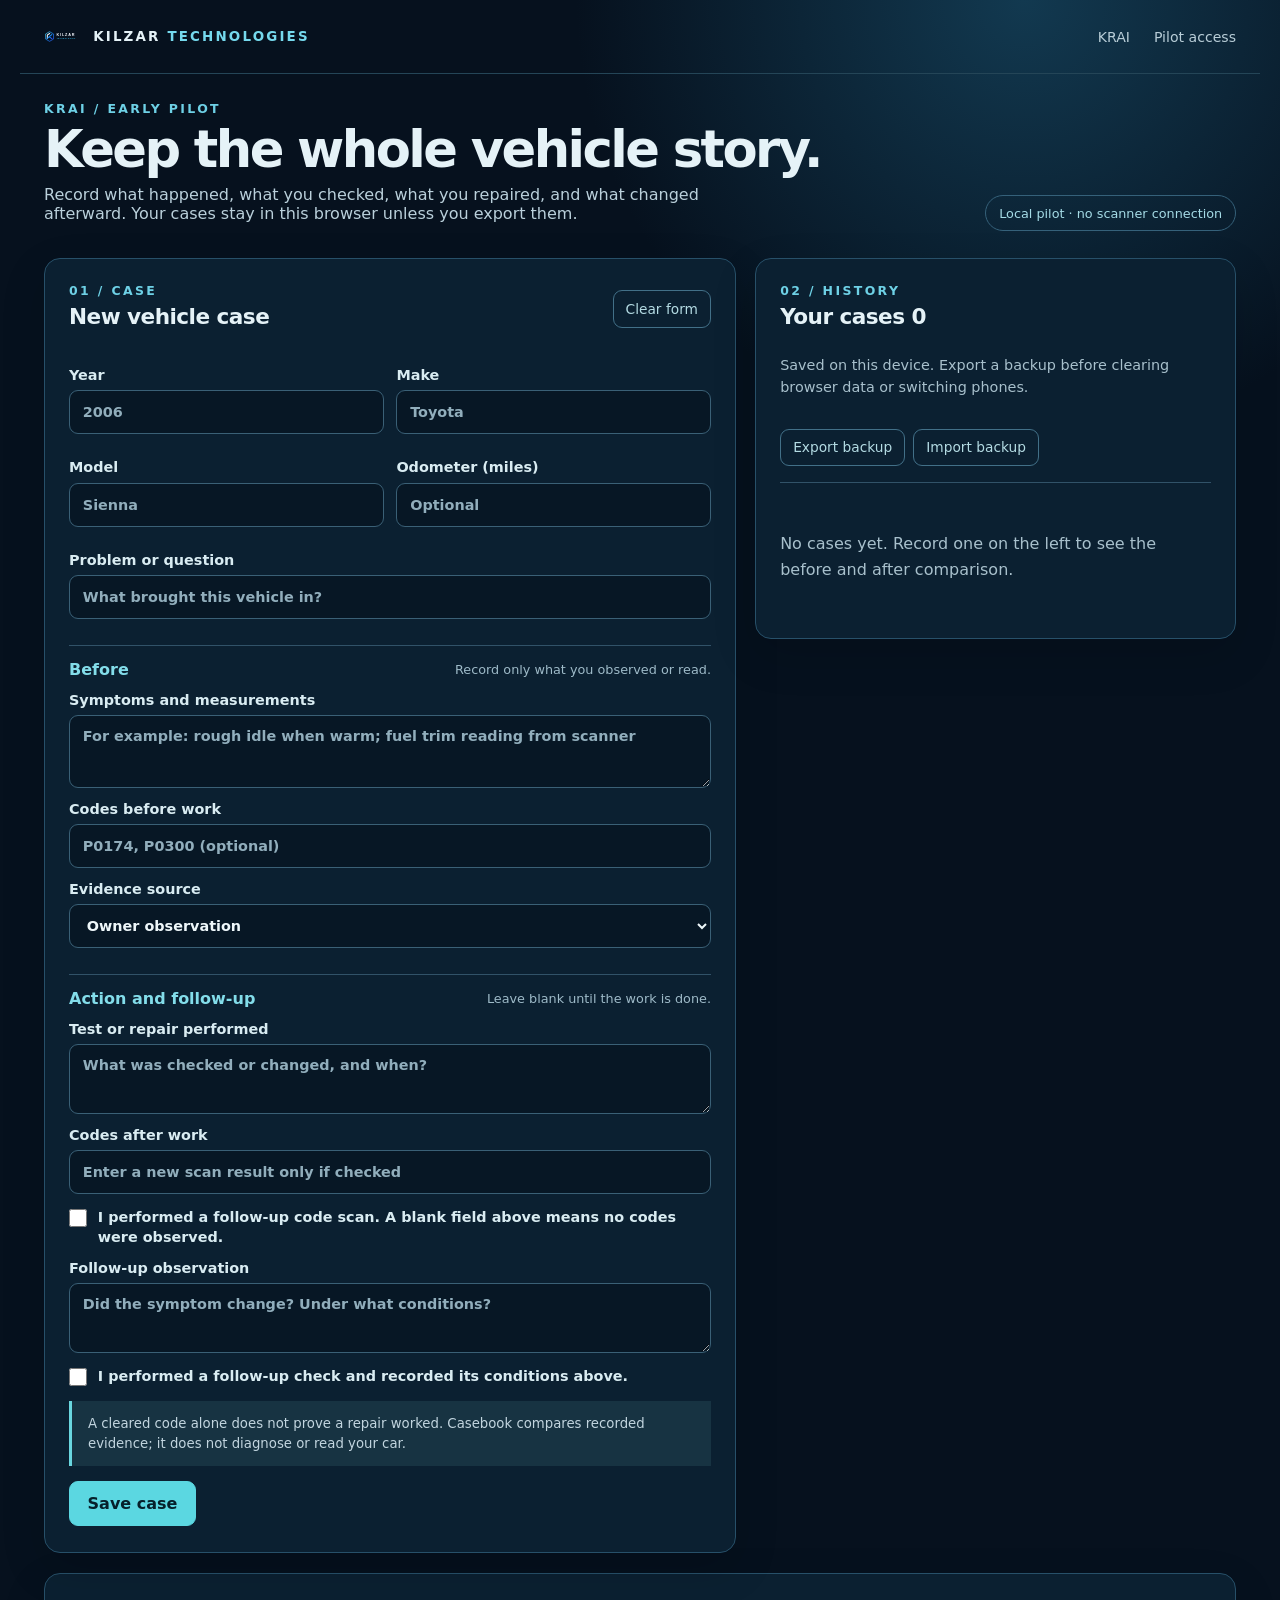
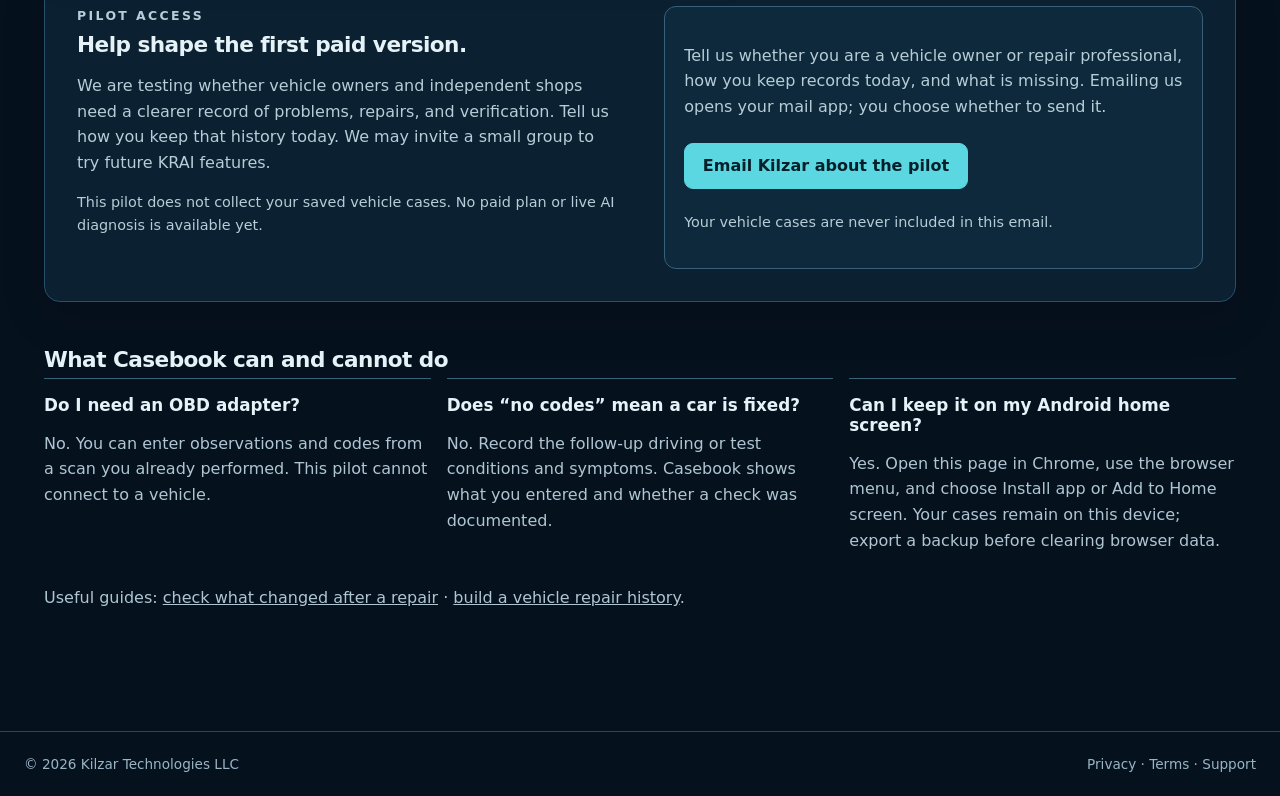
==== casebook/index.html @ 42f8f65a "Explain Android home screen installation" ====
<!doctype html>
<html lang="en">
<head>
  <meta charset="utf-8">
  <meta name="viewport" content="width=device-width,initial-scale=1">
  <meta name="theme-color" content="#061624">
  <meta name="description" content="KRAI Casebook pilot: keep vehicle symptoms, scan evidence, repairs, and follow-up checks in one private record.">
  <meta name="robots" content="index,follow">
  <link rel="canonical" href="https://kilzartech.com/casebook/">
  <link rel="icon" href="../assets/favicon.svg">
  <link rel="manifest" href="manifest.webmanifest">
  <link rel="stylesheet" href="casebook.css">
  <title>KRAI Casebook Pilot | Kilzar Technologies</title>
</head>
<body>
  <a class="skip" href="#workspace">Skip to Casebook</a>
  <header class="top"><a class="brand" href="../"><img src="../assets/logo.svg" alt="" width="38" height="38"><span>KILZAR <b>TECHNOLOGIES</b></span></a><nav><a href="../#krai">KRAI</a><a href="#pilot">Pilot access</a></nav></header>
  <main id="workspace">
    <div class="intro"><div><p class="eyebrow">KRAI / EARLY PILOT</p><h1>Keep the whole vehicle story.</h1><p>Record what happened, what you checked, what you repaired, and what changed afterward. Your cases stay in this browser unless you export them.</p></div><span class="stage">Local pilot · no scanner connection</span></div>
    <div class="layout">
      <section class="panel editor" aria-labelledby="editor-title">
        <div class="panel-head"><div><p class="eyebrow">01 / CASE</p><h2 id="editor-title">New vehicle case</h2></div><button type="button" id="new-case" class="quiet">Clear form</button></div>
        <form id="case-form">
          <div class="fields two"><label>Year<input name="year" inputmode="numeric" maxlength="4" placeholder="2006" required></label><label>Make<input name="make" placeholder="Toyota" required></label></div>
          <div class="fields two"><label>Model<input name="model" placeholder="Sienna" required></label><label>Odometer (miles)<input name="mileage" type="number" min="0" step="1" placeholder="Optional"></label></div>
          <label>Problem or question<input name="concern" maxlength="180" placeholder="What brought this vehicle in?" required></label>
          <div class="divider"><span>Before</span><small>Record only what you observed or read.</small></div>
          <label>Symptoms and measurements<textarea name="beforeNote" rows="3" placeholder="For example: rough idle when warm; fuel trim reading from scanner"></textarea></label>
          <label>Codes before work<input name="beforeCodes" placeholder="P0174, P0300 (optional)"></label>
          <label>Evidence source<select name="source"><option value="Owner observation">Owner observation</option><option value="Scan tool reading">Scan tool reading</option><option value="Technician observation">Technician observation</option><option value="Service record">Service record</option></select></label>
          <div class="divider"><span>Action and follow-up</span><small>Leave blank until the work is done.</small></div>
          <label>Test or repair performed<textarea name="action" rows="2" placeholder="What was checked or changed, and when?"></textarea></label>
          <label>Codes after work<input name="afterCodes" placeholder="Enter a new scan result only if checked"></label>
          <label class="check"><input type="checkbox" name="afterScan"><span>I performed a follow-up code scan. A blank field above means no codes were observed.</span></label>
          <label>Follow-up observation<textarea name="afterNote" rows="2" placeholder="Did the symptom change? Under what conditions?"></textarea></label>
          <label class="check"><input type="checkbox" name="verified"><span>I performed a follow-up check and recorded its conditions above.</span></label>
          <p class="guard">A cleared code alone does not prove a repair worked. Casebook compares recorded evidence; it does not diagnose or read your car.</p>
          <div class="form-actions"><button class="primary" type="submit">Save case</button><span id="save-status" role="status" aria-live="polite"></span></div>
        </form>
      </section>
      <aside class="panel history" aria-labelledby="history-title"><div class="panel-head"><div><p class="eyebrow">02 / HISTORY</p><h2 id="history-title">Your cases <span id="count">0</span></h2></div></div>
        <p class="muted">Saved on this device. Export a backup before clearing browser data or switching phones.</p><div class="toolbar"><button id="export-all" type="button" class="quiet">Export backup</button><button id="import-open" type="button" class="quiet">Import backup</button><input id="import-file" type="file" accept="application/json" hidden></div>
        <div id="case-list" class="case-list"><p class="empty">No cases yet. Record one on the left to see the before and after comparison.</p></div>
      </aside>
    </div>
    <section id="pilot" class="pilot panel"><div><p class="eyebrow">PILOT ACCESS</p><h2>Help shape the first paid version.</h2><p>We are testing whether vehicle owners and independent shops need a clearer record of problems, repairs, and verification. Tell us how you keep that history today. We may invite a small group to try future KRAI features.</p><p class="muted">This pilot does not collect your saved vehicle cases. No paid plan or live AI diagnosis is available yet.</p></div>
      <div class="pilot-contact"><p>Tell us whether you are a vehicle owner or repair professional, how you keep records today, and what is missing. Emailing us opens your mail app; you choose whether to send it.</p><a class="primary" href="mailto:ahmad.kilzar@gmail.com?subject=KRAI%20Casebook%20pilot&amp;body=I%20am%20a%20vehicle%20owner%20or%20repair%20professional.%0AHere%20is%20what%20I%20need%20from%20Casebook%3A%0A">Email Kilzar about the pilot</a><p class="muted">Your vehicle cases are never included in this email.</p></div>
    </section>
    <section class="faq"><h2>What Casebook can and cannot do</h2><div><article><h3>Do I need an OBD adapter?</h3><p>No. You can enter observations and codes from a scan you already performed. This pilot cannot connect to a vehicle.</p></article><article><h3>Does “no codes” mean a car is fixed?</h3><p>No. Record the follow-up driving or test conditions and symptoms. Casebook shows what you entered and whether a check was documented.</p></article><article><h3>Can I keep it on my Android home screen?</h3><p>Yes. Open this page in Chrome, use the browser menu, and choose Install app or Add to Home screen. Your cases remain on this device; export a backup before clearing browser data.</p></article></div><p>Useful guides: <a href="after-repair-check.html">check what changed after a repair</a> · <a href="repair-history.html">build a vehicle repair history</a>.</p></section>
  </main>
  <footer><span>© 2026 Kilzar Technologies LLC</span><span><a href="../privacy.html">Privacy</a> · <a href="../terms.html">Terms</a> · <a href="mailto:info@kilzartech.com?subject=KRAI%20Casebook%20support">Support</a></span></footer>
  <script src="casebook.js" defer></script>
</body></html>
---- casebook/casebook.css ----
:root{font-family:Inter,ui-sans-serif,system-ui,-apple-system,Segoe UI,sans-serif;color:#e5f2f7;background:#06111e;font-size:16px}
*{box-sizing:border-box}html{scroll-behavior:smooth}body{margin:0;background:radial-gradient(circle at 80% 0%,#123950 0%,transparent 28rem),#06111e}[hidden]{display:none!important}
button,input,textarea,select{font:inherit}a{color:inherit}button{cursor:pointer}.skip{position:absolute;left:-9999px}.skip:focus{left:1rem;top:1rem;z-index:5;background:#fff;color:#06111e;padding:.6rem}
.top{display:flex;justify-content:space-between;align-items:center;gap:1rem;max-width:1240px;margin:auto;padding:1.1rem 1.5rem;border-bottom:1px solid #244557}
.brand{display:flex;align-items:center;gap:.7rem;text-decoration:none;letter-spacing:.16em;font-weight:800;font-size:.84rem}.brand img{object-fit:contain}.brand b{color:#75d9ed}.top nav{display:flex;gap:1.5rem}.top nav a{font-size:.88rem;text-decoration:none;color:#b8cdd7}.top nav a:hover,footer a:hover{color:#76ddec}
main{max-width:1240px;padding:1.7rem 1.5rem 4rem;margin:auto}.intro{display:flex;justify-content:space-between;align-items:end;gap:2rem;margin:0 0 1.7rem}.intro h1{font-size:clamp(2rem,4vw,3.5rem);line-height:1.08;letter-spacing:-.05em;margin:.35rem 0}.intro p:not(.eyebrow){color:#bad0db;max-width:42rem;margin:.5rem 0}.eyebrow{color:#6ed1e6;letter-spacing:.19em;font-size:.78rem;font-weight:800;margin:0}.stage{font-size:.8rem;border:1px solid #35617a;color:#a5dbe6;padding:.6rem .8rem;border-radius:30px;white-space:nowrap}
.layout{display:grid;grid-template-columns:minmax(0,1.18fr) minmax(300px,.82fr);gap:1.2rem;align-items:start}.panel{background:#0b2031;border:1px solid #275069;border-radius:16px;box-shadow:0 16px 45px #0002;padding:1.5rem}.panel-head{display:flex;justify-content:space-between;align-items:center;gap:1rem;margin-bottom:1.2rem}h2{font-size:1.35rem;letter-spacing:-.025em;margin:.35rem 0}h3{font-size:1.05rem;margin:0 0 .4rem}.muted{color:#a8c0cc;font-size:.9rem;line-height:1.55}.fields{display:grid;gap:.8rem}.fields.two{grid-template-columns:1fr 1fr}label{display:block;font-size:.9rem;font-weight:650;margin:.8rem 0;color:#d9ecf2}
input:not([type=checkbox]),textarea,select{display:block;width:100%;margin-top:.45rem;padding:.72rem .8rem;background:#071725;border:1px solid #3a6076;border-radius:9px;color:#eef7fa;outline:none;min-height:44px}textarea{resize:vertical;min-height:70px}input:focus,textarea:focus,select:focus{border-color:#74d8ed;box-shadow:0 0 0 2px #74d8ed30}input::placeholder,textarea::placeholder{color:#91aebc}
.divider{margin:1.6rem 0 .3rem;padding-top:.9rem;border-top:1px solid #315268;display:flex;justify-content:space-between;gap:1rem;align-items:center}.divider span{font-weight:800;color:#83ddea}.divider small{font-size:.8rem;color:#9ebac8}.check{display:flex;align-items:flex-start;gap:.7rem;line-height:1.4}.check input{accent-color:#4de0cf;width:1.1rem;height:1.1rem;flex:none;margin:.12rem 0}.guard{padding:.8rem 1rem;background:#173342;border-left:3px solid #69d6df;font-size:.83rem;color:#c2d5df;line-height:1.5}.form-actions{display:flex;align-items:center;gap:1rem;min-height:3rem}.primary{background:#5bd7e1;border:1px solid #5bd7e1;color:#06202b;font-weight:800;padding:.76rem 1.1rem;border-radius:9px}.primary:hover{background:#8debf0}.quiet{background:transparent;color:#b4dbe3;border:1px solid #427088;border-radius:9px;padding:.6rem .75rem;font-size:.86rem}.quiet:hover{border-color:#75d9ed;color:#fff}#save-status{font-size:.85rem;color:#8ce2c5}
.toolbar{display:flex;gap:.5rem;flex-wrap:wrap;padding:1rem 0;border-bottom:1px solid #315268}.empty{color:#a8c0cc;line-height:1.6;padding:1rem 0}.case-list{display:grid;gap:.75rem;padding-top:1rem}.case-item{border:1px solid #315c70;background:#0e283a;border-radius:11px;padding:1rem}.case-item h3{margin:.2rem 0}.case-item p{font-size:.88rem;margin:.4rem 0;color:#c2d5df}.case-item .meta{font-size:.76rem;color:#88bdcf}.case-item .chips{display:flex;gap:.4rem;flex-wrap:wrap;margin:.65rem 0}.chip{font-size:.73rem;padding:.25rem .5rem;border:1px solid #44718a;border-radius:20px;color:#b9d8e3}.chip.pending{border-color:#a88950;color:#f2d3a2}.case-actions{display:flex;gap:.5rem;flex-wrap:wrap;margin-top:.8rem}.comparison{border-top:1px solid #345367;margin-top:.8rem;padding-top:.8rem}.comparison ul{margin:.4rem 0;padding-left:1.2rem;color:#bed5df;font-size:.86rem}.comparison strong{color:#a6e9e8}
.pilot{display:grid;grid-template-columns:1fr 1fr;gap:3rem;margin-top:1.3rem;padding:2rem}.pilot p{max-width:40rem;line-height:1.6;color:#b7cdd7}.pilot-contact{background:#0d293b;padding:1.2rem;border:1px solid #37617a;border-radius:12px;align-self:start}.pilot-contact .primary{display:inline-block;text-decoration:none;margin:.5rem 0}.faq{padding:2.5rem 0}.faq>div{display:grid;grid-template-columns:repeat(3,1fr);gap:1rem}.faq article{border-top:1px solid #396377;padding-top:1rem}.faq p{color:#afc6d2;line-height:1.6}
footer{border-top:1px solid #29485c;padding:1.5rem max(1.5rem,calc((100vw - 1240px)/2));display:flex;justify-content:space-between;gap:1rem;font-size:.85rem;color:#99b5c4}footer a{text-decoration:none}
.article{max-width:840px}.article h1{font-size:clamp(2rem,4vw,3.3rem);line-height:1.1;letter-spacing:-.04em;margin:.7rem 0}.article .lead{font-size:1.2rem;color:#c6dce6;line-height:1.6}.article section{margin:2rem 0}.article section:not(.panel) p,.article li{line-height:1.75;color:#c4d7e1}.article li{margin:.6rem 0}.article .cta .primary{display:inline-block;text-decoration:none;margin-top:.6rem}.article .panel h2{margin-top:0}
@media(max-width:850px){.intro{align-items:start;flex-direction:column}.layout,.pilot{grid-template-columns:1fr}.faq>div{grid-template-columns:1fr}.history{order:2}}
@media(max-width:520px){main{padding:1.2rem .85rem 2rem}.top{padding:1rem}.brand b{display:none}.top nav{gap:.8rem}.panel{padding:1rem}.fields.two{grid-template-columns:1fr}.divider{align-items:start;flex-direction:column;gap:.2rem}.pilot{padding:1rem;gap:1rem}footer{flex-direction:column}}
@media print{body{background:#fff;color:#111}.top,.intro,.editor,.pilot,.faq,footer,.toolbar,.history>.panel-head,.history>.muted,.case-actions,.empty{display:none!important}main{padding:0}.layout,.history{display:block;border:0;box-shadow:none;padding:0}.case-item{border:0;border-bottom:1px solid #aaa;break-inside:avoid;background:#fff;color:#111}body.print-one .case-item:not(.selected){display:none}.case-item p,.comparison ul,.comparison strong,.case-item .meta{color:#111}.chip{color:#111;border-color:#888}}
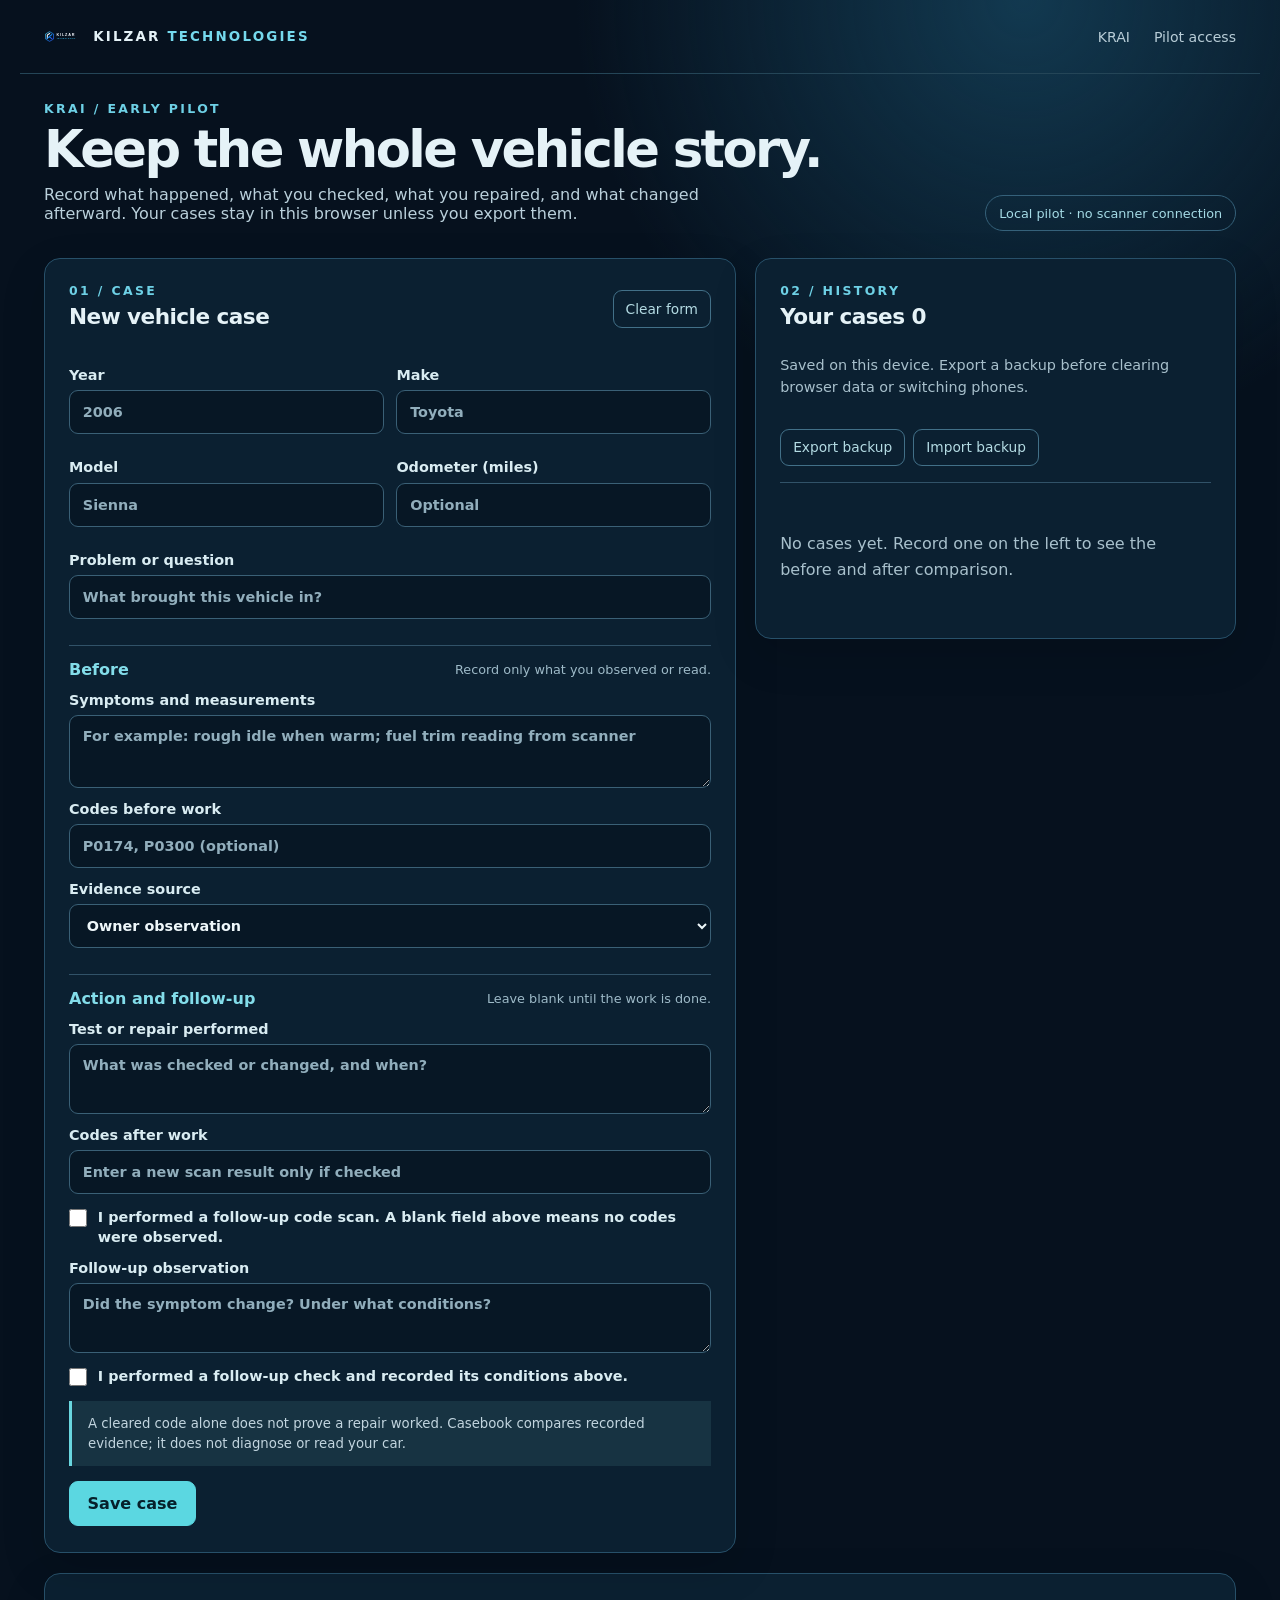
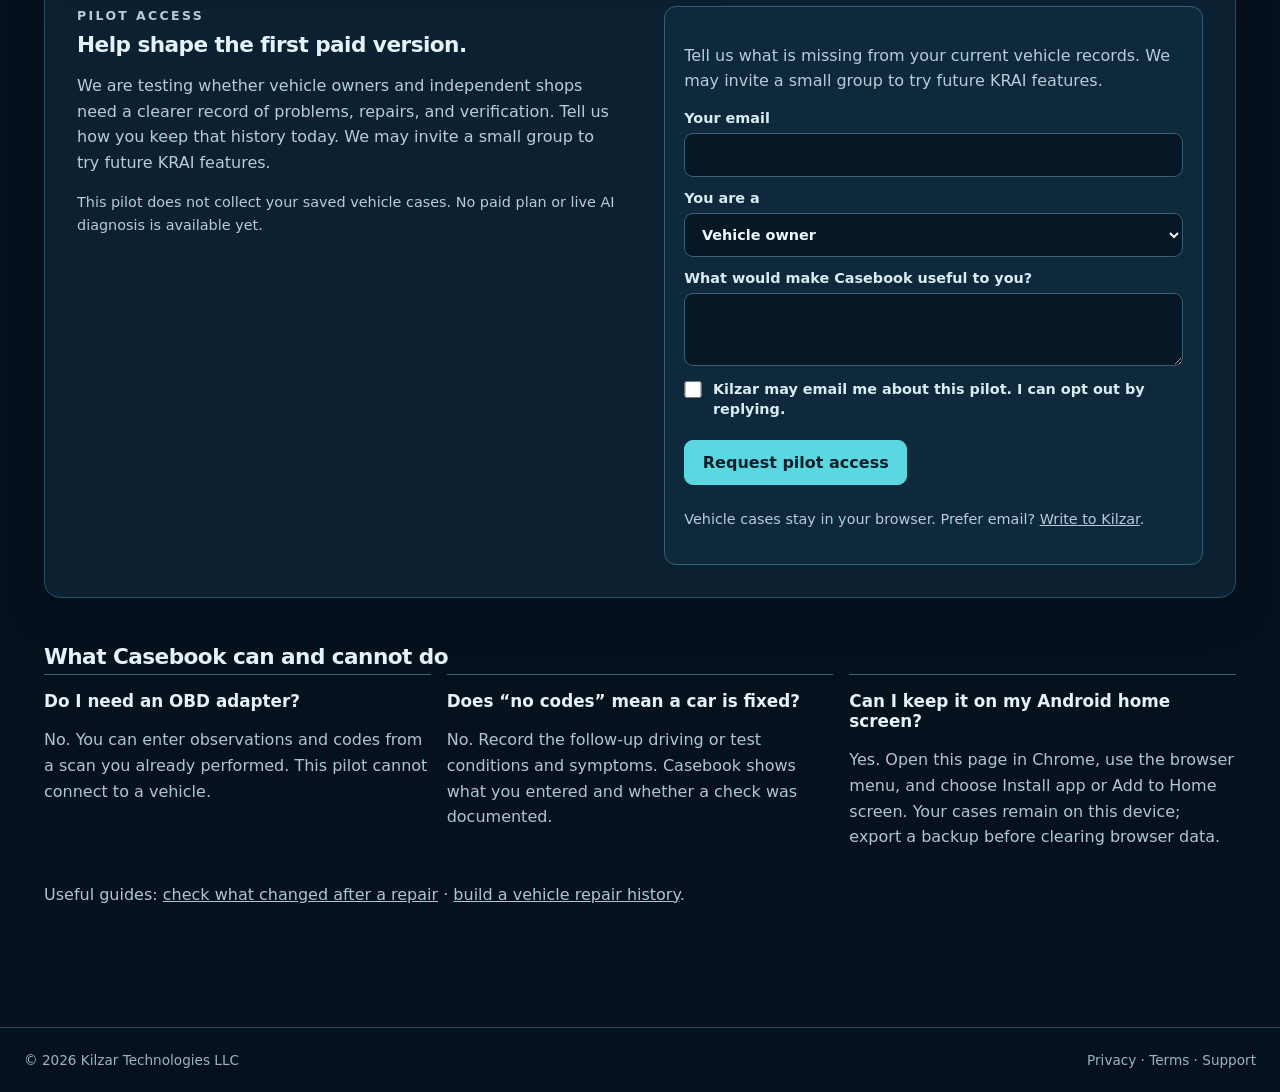
==== commit 02ed264c: "Enable verified Casebook pilot submissions" ====
--- a/casebook/index.html
+++ b/casebook/index.html
@@ -44,7 +44,7 @@
       </aside>
     </div>
     <section id="pilot" class="pilot panel"><div><p class="eyebrow">PILOT ACCESS</p><h2>Help shape the first paid version.</h2><p>We are testing whether vehicle owners and independent shops need a clearer record of problems, repairs, and verification. Tell us how you keep that history today. We may invite a small group to try future KRAI features.</p><p class="muted">This pilot does not collect your saved vehicle cases. No paid plan or live AI diagnosis is available yet.</p></div>
-      <div class="pilot-contact"><p>Tell us whether you are a vehicle owner or repair professional, how you keep records today, and what is missing. Emailing us opens your mail app; you choose whether to send it.</p><a class="primary" href="mailto:ahmad.kilzar@gmail.com?subject=KRAI%20Casebook%20pilot&amp;body=I%20am%20a%20vehicle%20owner%20or%20repair%20professional.%0AHere%20is%20what%20I%20need%20from%20Casebook%3A%0A">Email Kilzar about the pilot</a><p class="muted">Your vehicle cases are never included in this email.</p></div>
+      <form class="pilot-contact" name="casebook-pilot" method="POST" action="/casebook/thanks.html" data-netlify="true" netlify-honeypot="bot-field"><input type="hidden" name="form-name" value="casebook-pilot"><p hidden><label>Leave empty<input name="bot-field"></label></p><p>Tell us what is missing from your current vehicle records. We may invite a small group to try future KRAI features.</p><label>Your email<input name="email" type="email" autocomplete="email" required></label><label>You are a<select name="role"><option value="Vehicle owner">Vehicle owner</option><option value="DIY enthusiast">DIY enthusiast</option><option value="Independent repair professional">Independent repair professional</option></select></label><label>What would make Casebook useful to you?<textarea name="need" rows="3" maxlength="1000" required></textarea></label><label class="check"><input name="contact-consent" type="checkbox" value="yes" required><span>Kilzar may email me about this pilot. I can opt out by replying.</span></label><button type="submit" class="primary">Request pilot access</button><p class="muted">Vehicle cases stay in your browser. Prefer email? <a href="mailto:ahmad.kilzar@gmail.com?subject=KRAI%20Casebook%20pilot">Write to Kilzar</a>.</p></form>
     </section>
     <section class="faq"><h2>What Casebook can and cannot do</h2><div><article><h3>Do I need an OBD adapter?</h3><p>No. You can enter observations and codes from a scan you already performed. This pilot cannot connect to a vehicle.</p></article><article><h3>Does “no codes” mean a car is fixed?</h3><p>No. Record the follow-up driving or test conditions and symptoms. Casebook shows what you entered and whether a check was documented.</p></article><article><h3>Can I keep it on my Android home screen?</h3><p>Yes. Open this page in Chrome, use the browser menu, and choose Install app or Add to Home screen. Your cases remain on this device; export a backup before clearing browser data.</p></article></div><p>Useful guides: <a href="after-repair-check.html">check what changed after a repair</a> · <a href="repair-history.html">build a vehicle repair history</a>.</p></section>
   </main>
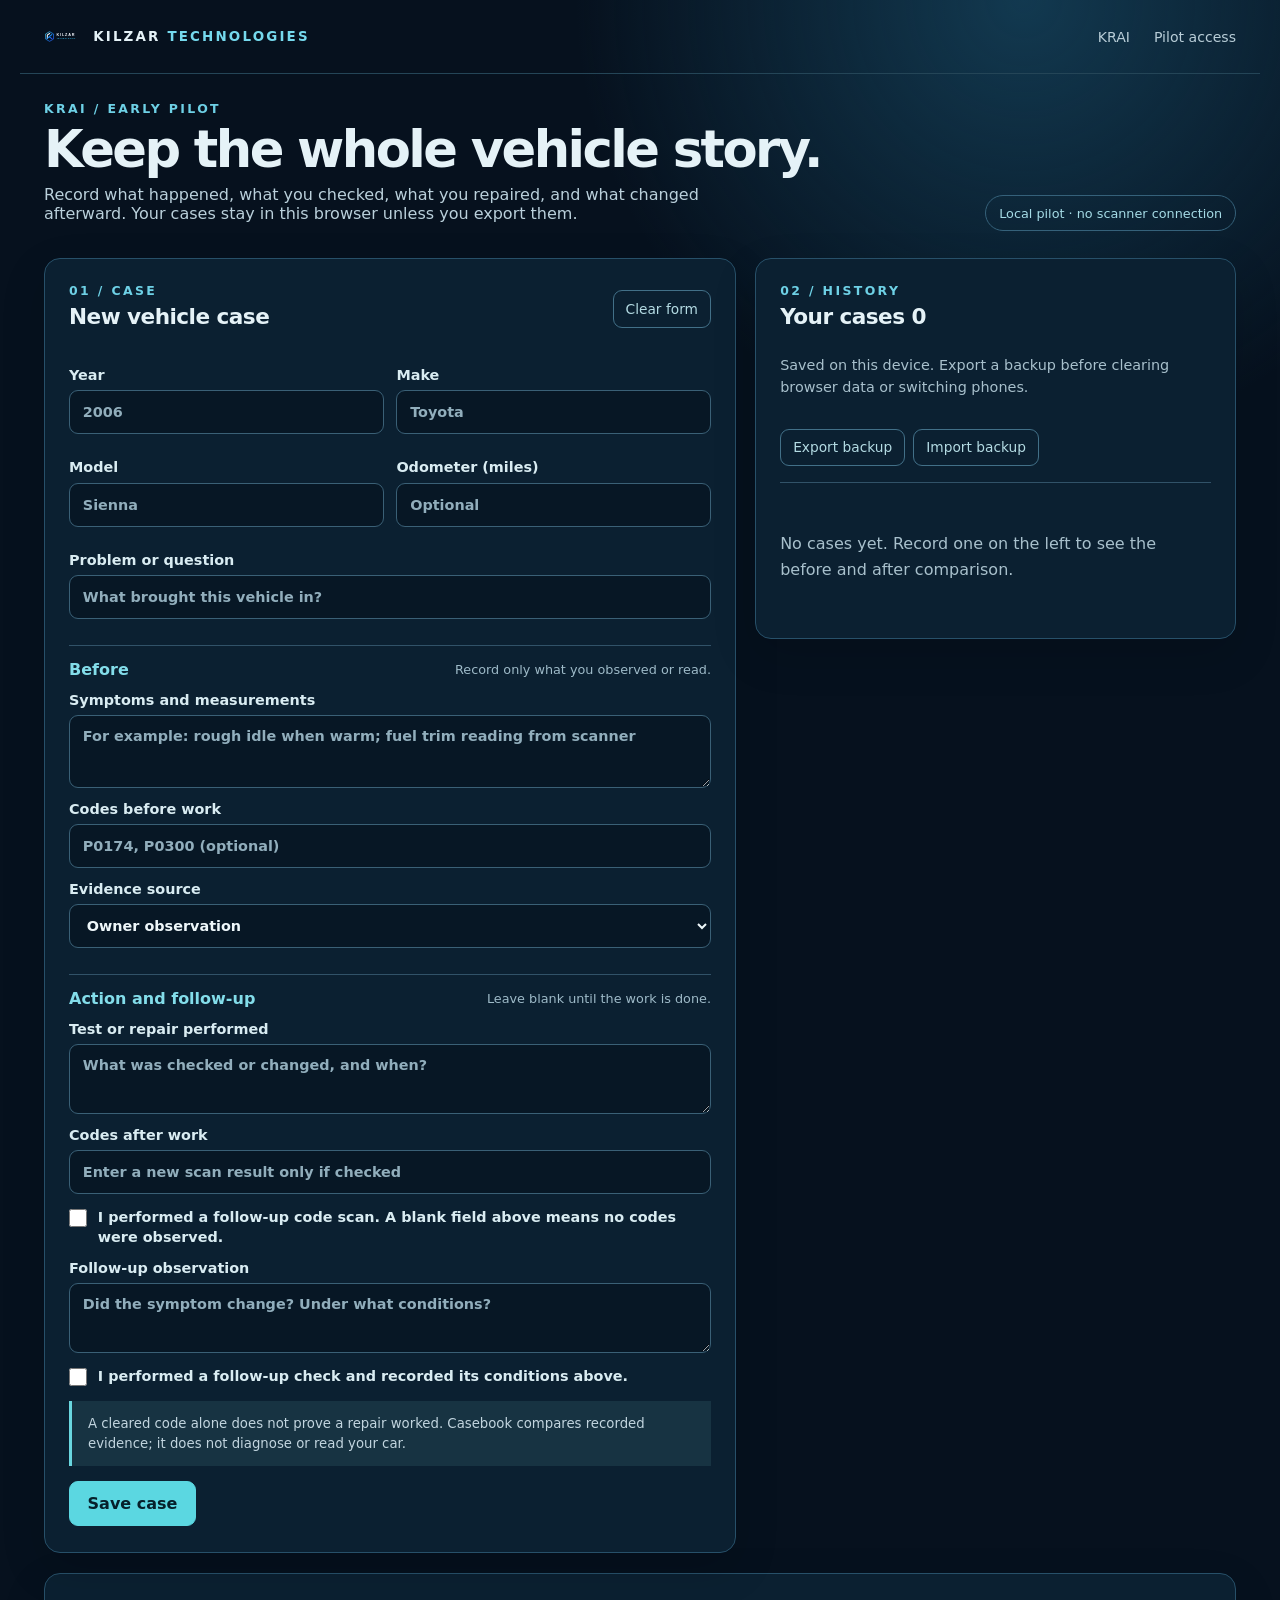
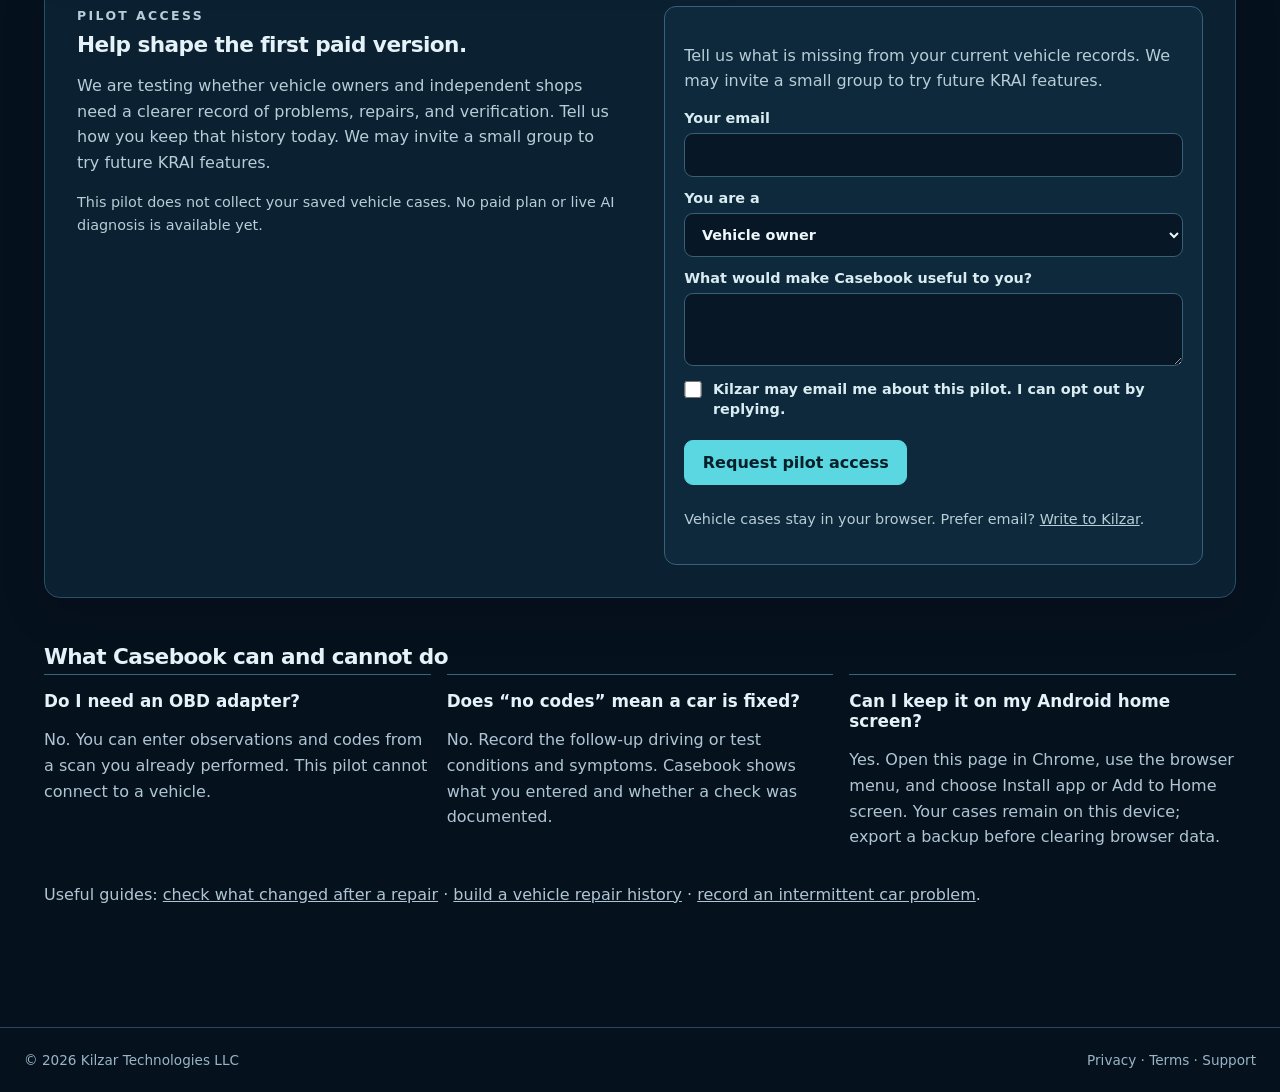
==== commit 14586c10: "add-intermittent-problem-guide" ====
--- a/casebook/index.html
+++ b/casebook/index.html
@@ -46,7 +46,7 @@
     <section id="pilot" class="pilot panel"><div><p class="eyebrow">PILOT ACCESS</p><h2>Help shape the first paid version.</h2><p>We are testing whether vehicle owners and independent shops need a clearer record of problems, repairs, and verification. Tell us how you keep that history today. We may invite a small group to try future KRAI features.</p><p class="muted">This pilot does not collect your saved vehicle cases. No paid plan or live AI diagnosis is available yet.</p></div>
       <form class="pilot-contact" name="casebook-pilot" method="POST" action="/casebook/thanks.html" data-netlify="true" netlify-honeypot="bot-field"><input type="hidden" name="form-name" value="casebook-pilot"><p hidden><label>Leave empty<input name="bot-field"></label></p><p>Tell us what is missing from your current vehicle records. We may invite a small group to try future KRAI features.</p><label>Your email<input name="email" type="email" autocomplete="email" required></label><label>You are a<select name="role"><option value="Vehicle owner">Vehicle owner</option><option value="DIY enthusiast">DIY enthusiast</option><option value="Independent repair professional">Independent repair professional</option></select></label><label>What would make Casebook useful to you?<textarea name="need" rows="3" maxlength="1000" required></textarea></label><label class="check"><input name="contact-consent" type="checkbox" value="yes" required><span>Kilzar may email me about this pilot. I can opt out by replying.</span></label><button type="submit" class="primary">Request pilot access</button><p class="muted">Vehicle cases stay in your browser. Prefer email? <a href="mailto:ahmad.kilzar@gmail.com?subject=KRAI%20Casebook%20pilot">Write to Kilzar</a>.</p></form>
     </section>
-    <section class="faq"><h2>What Casebook can and cannot do</h2><div><article><h3>Do I need an OBD adapter?</h3><p>No. You can enter observations and codes from a scan you already performed. This pilot cannot connect to a vehicle.</p></article><article><h3>Does “no codes” mean a car is fixed?</h3><p>No. Record the follow-up driving or test conditions and symptoms. Casebook shows what you entered and whether a check was documented.</p></article><article><h3>Can I keep it on my Android home screen?</h3><p>Yes. Open this page in Chrome, use the browser menu, and choose Install app or Add to Home screen. Your cases remain on this device; export a backup before clearing browser data.</p></article></div><p>Useful guides: <a href="after-repair-check.html">check what changed after a repair</a> · <a href="repair-history.html">build a vehicle repair history</a>.</p></section>
+    <section class="faq"><h2>What Casebook can and cannot do</h2><div><article><h3>Do I need an OBD adapter?</h3><p>No. You can enter observations and codes from a scan you already performed. This pilot cannot connect to a vehicle.</p></article><article><h3>Does “no codes” mean a car is fixed?</h3><p>No. Record the follow-up driving or test conditions and symptoms. Casebook shows what you entered and whether a check was documented.</p></article><article><h3>Can I keep it on my Android home screen?</h3><p>Yes. Open this page in Chrome, use the browser menu, and choose Install app or Add to Home screen. Your cases remain on this device; export a backup before clearing browser data.</p></article></div><p>Useful guides: <a href="after-repair-check.html">check what changed after a repair</a> · <a href="repair-history.html">build a vehicle repair history</a> · <a href="intermittent-car-problem.html">record an intermittent car problem</a>.</p></section>
   </main>
   <footer><span>© 2026 Kilzar Technologies LLC</span><span><a href="../privacy.html">Privacy</a> · <a href="../terms.html">Terms</a> · <a href="mailto:info@kilzartech.com?subject=KRAI%20Casebook%20support">Support</a></span></footer>
   <script src="casebook.js" defer></script>
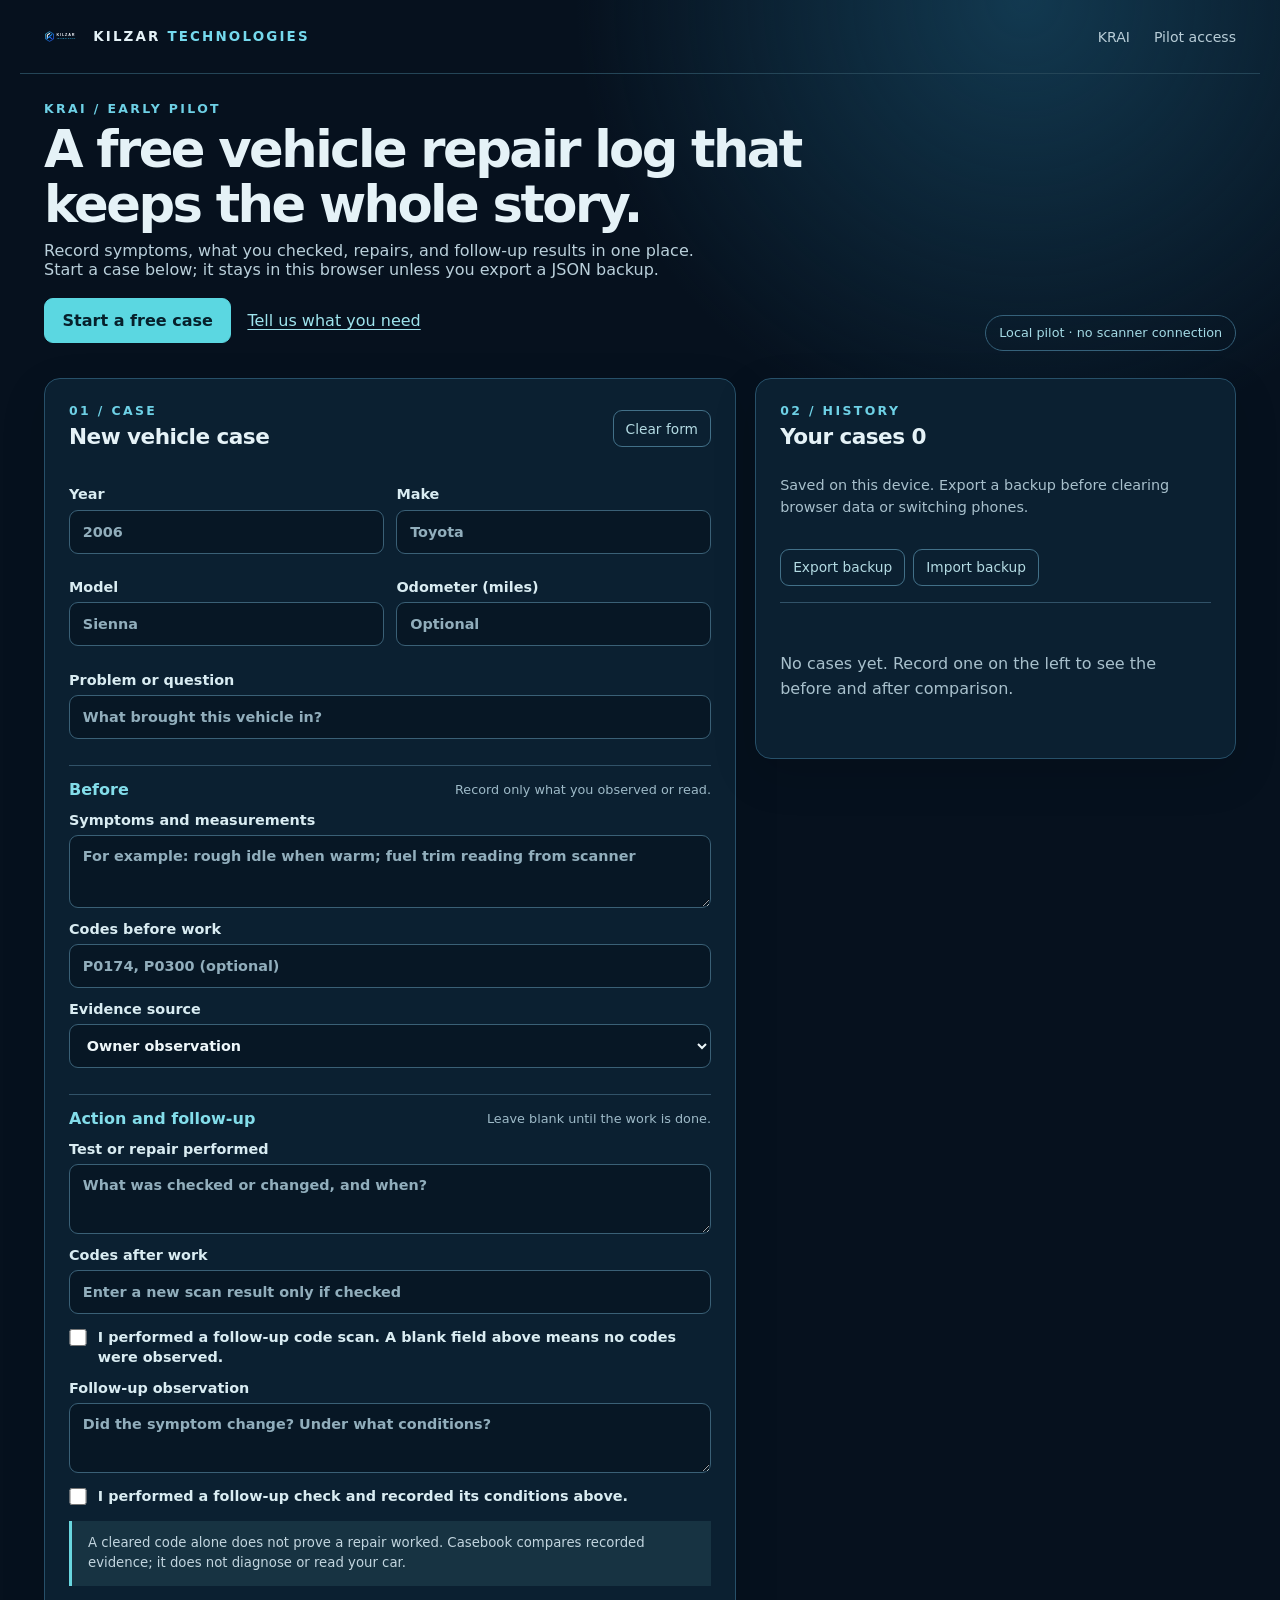
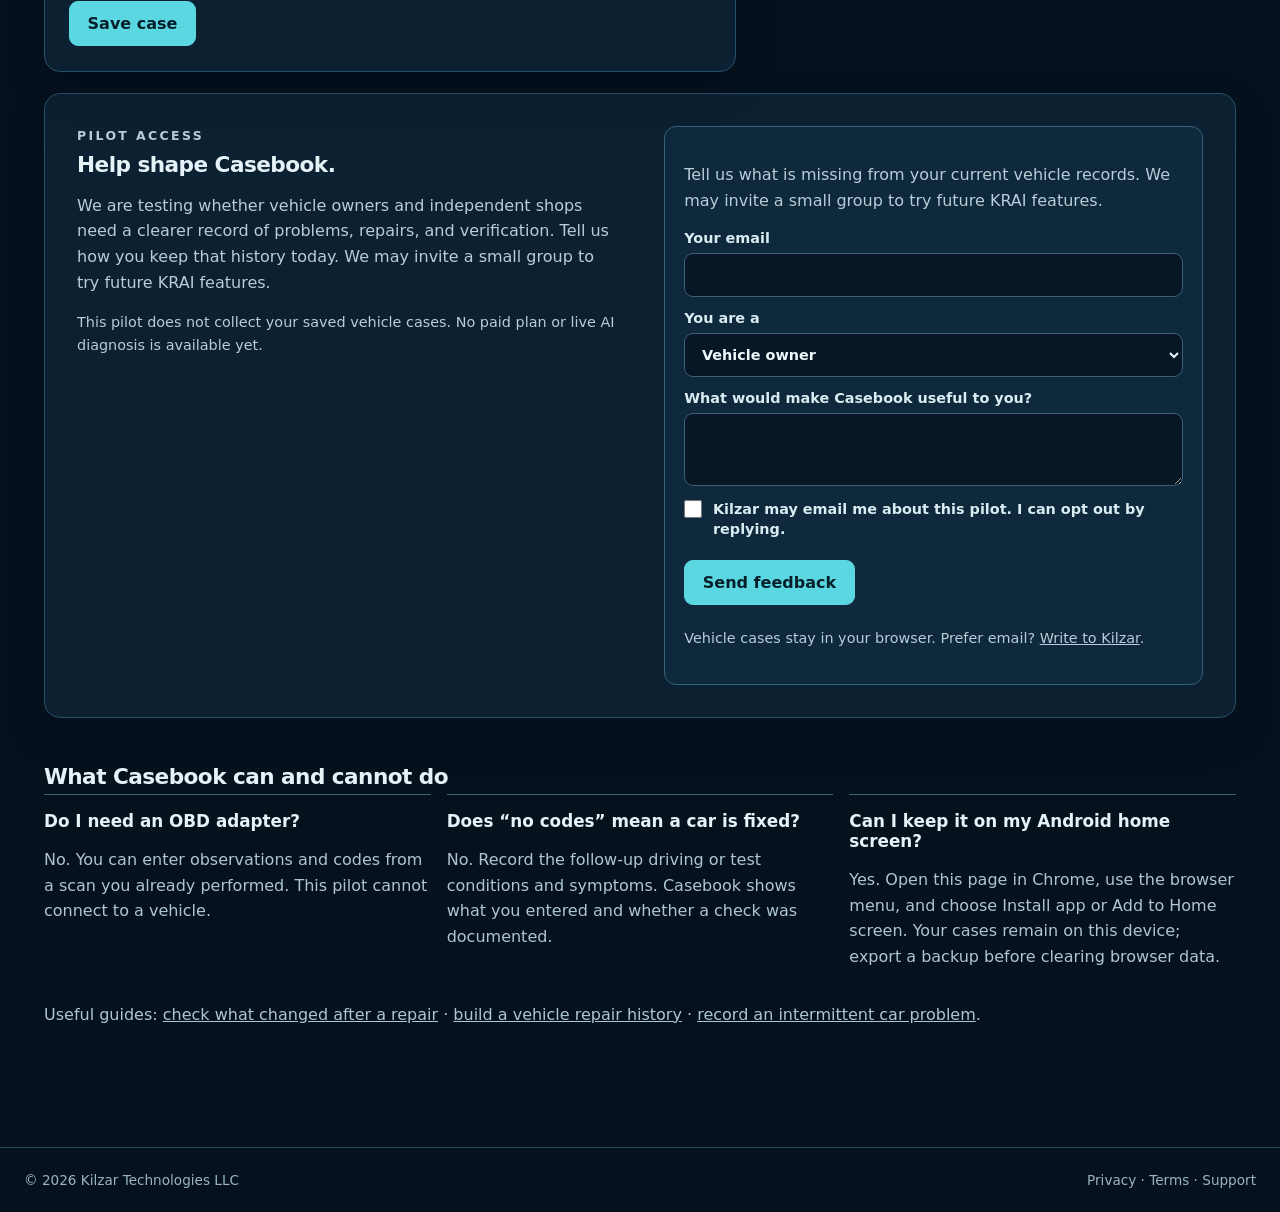
==== commit 74f94fda: "clarify-casebook-free-pilot" ====
--- a/casebook/index.html
+++ b/casebook/index.html
@@ -4,19 +4,25 @@
   <meta charset="utf-8">
   <meta name="viewport" content="width=device-width,initial-scale=1">
   <meta name="theme-color" content="#061624">
-  <meta name="description" content="KRAI Casebook pilot: keep vehicle symptoms, scan evidence, repairs, and follow-up checks in one private record.">
+  <meta name="description" content="Free vehicle repair log for owners and independent shops. Record symptoms, work performed, and follow-up checks in your browser; export a JSON backup. No OBD connection.">
+  <meta property="og:type" content="website">
+  <meta property="og:url" content="https://kilzartech.com/casebook/">
+  <meta property="og:title" content="KRAI Casebook | Free Vehicle Repair Log">
+  <meta property="og:description" content="Keep a clear before-and-after vehicle record in your browser. Free pilot, manual entry, JSON backup.">
+  <meta property="og:image" content="https://kilzartech.com/assets/social-preview.jpg">
+  <meta name="twitter:card" content="summary_large_image">
   <meta name="robots" content="index,follow">
   <link rel="canonical" href="https://kilzartech.com/casebook/">
   <link rel="icon" href="../assets/favicon.svg">
   <link rel="manifest" href="manifest.webmanifest">
   <link rel="stylesheet" href="casebook.css">
-  <title>KRAI Casebook Pilot | Kilzar Technologies</title>
+  <title>Free Vehicle Repair Log | KRAI Casebook by Kilzar</title>
 </head>
 <body>
   <a class="skip" href="#workspace">Skip to Casebook</a>
   <header class="top"><a class="brand" href="../"><img src="../assets/logo.svg" alt="" width="38" height="38"><span>KILZAR <b>TECHNOLOGIES</b></span></a><nav><a href="../#krai">KRAI</a><a href="#pilot">Pilot access</a></nav></header>
   <main id="workspace">
-    <div class="intro"><div><p class="eyebrow">KRAI / EARLY PILOT</p><h1>Keep the whole vehicle story.</h1><p>Record what happened, what you checked, what you repaired, and what changed afterward. Your cases stay in this browser unless you export them.</p></div><span class="stage">Local pilot · no scanner connection</span></div>
+    <div class="intro"><div><p class="eyebrow">KRAI / EARLY PILOT</p><h1>A free vehicle repair log that keeps the whole story.</h1><p>Record symptoms, what you checked, repairs, and follow-up results in one place. Start a case below; it stays in this browser unless you export a JSON backup.</p><p class="intro-actions"><a class="primary" href="#editor-title">Start a free case</a><a href="#pilot">Tell us what you need</a></p></div><span class="stage">Local pilot · no scanner connection</span></div>
     <div class="layout">
       <section class="panel editor" aria-labelledby="editor-title">
         <div class="panel-head"><div><p class="eyebrow">01 / CASE</p><h2 id="editor-title">New vehicle case</h2></div><button type="button" id="new-case" class="quiet">Clear form</button></div>
@@ -43,8 +49,8 @@
         <div id="case-list" class="case-list"><p class="empty">No cases yet. Record one on the left to see the before and after comparison.</p></div>
       </aside>
     </div>
-    <section id="pilot" class="pilot panel"><div><p class="eyebrow">PILOT ACCESS</p><h2>Help shape the first paid version.</h2><p>We are testing whether vehicle owners and independent shops need a clearer record of problems, repairs, and verification. Tell us how you keep that history today. We may invite a small group to try future KRAI features.</p><p class="muted">This pilot does not collect your saved vehicle cases. No paid plan or live AI diagnosis is available yet.</p></div>
-      <form class="pilot-contact" name="casebook-pilot" method="POST" action="/casebook/thanks.html" data-netlify="true" netlify-honeypot="bot-field"><input type="hidden" name="form-name" value="casebook-pilot"><p hidden><label>Leave empty<input name="bot-field"></label></p><p>Tell us what is missing from your current vehicle records. We may invite a small group to try future KRAI features.</p><label>Your email<input name="email" type="email" autocomplete="email" required></label><label>You are a<select name="role"><option value="Vehicle owner">Vehicle owner</option><option value="DIY enthusiast">DIY enthusiast</option><option value="Independent repair professional">Independent repair professional</option></select></label><label>What would make Casebook useful to you?<textarea name="need" rows="3" maxlength="1000" required></textarea></label><label class="check"><input name="contact-consent" type="checkbox" value="yes" required><span>Kilzar may email me about this pilot. I can opt out by replying.</span></label><button type="submit" class="primary">Request pilot access</button><p class="muted">Vehicle cases stay in your browser. Prefer email? <a href="mailto:ahmad.kilzar@gmail.com?subject=KRAI%20Casebook%20pilot">Write to Kilzar</a>.</p></form>
+    <section id="pilot" class="pilot panel"><div><p class="eyebrow">PILOT ACCESS</p><h2>Help shape Casebook.</h2><p>We are testing whether vehicle owners and independent shops need a clearer record of problems, repairs, and verification. Tell us how you keep that history today. We may invite a small group to try future KRAI features.</p><p class="muted">This pilot does not collect your saved vehicle cases. No paid plan or live AI diagnosis is available yet.</p></div>
+      <form class="pilot-contact" name="casebook-pilot" method="POST" action="/casebook/thanks.html" data-netlify="true" netlify-honeypot="bot-field"><input type="hidden" name="form-name" value="casebook-pilot"><input type="hidden" name="referral_source" value="direct"><p hidden><label>Leave empty<input name="bot-field"></label></p><p>Tell us what is missing from your current vehicle records. We may invite a small group to try future KRAI features.</p><label>Your email<input name="email" type="email" autocomplete="email" required></label><label>You are a<select name="role"><option value="Vehicle owner">Vehicle owner</option><option value="DIY enthusiast">DIY enthusiast</option><option value="Independent repair professional">Independent repair professional</option></select></label><label>What would make Casebook useful to you?<textarea name="need" rows="3" maxlength="1000" required></textarea></label><label class="check"><input name="contact-consent" type="checkbox" value="yes" required><span>Kilzar may email me about this pilot. I can opt out by replying.</span></label><button type="submit" class="primary">Send feedback</button><p class="muted">Vehicle cases stay in your browser. Prefer email? <a href="mailto:ahmad.kilzar@gmail.com?subject=KRAI%20Casebook%20pilot">Write to Kilzar</a>.</p></form>
     </section>
     <section class="faq"><h2>What Casebook can and cannot do</h2><div><article><h3>Do I need an OBD adapter?</h3><p>No. You can enter observations and codes from a scan you already performed. This pilot cannot connect to a vehicle.</p></article><article><h3>Does “no codes” mean a car is fixed?</h3><p>No. Record the follow-up driving or test conditions and symptoms. Casebook shows what you entered and whether a check was documented.</p></article><article><h3>Can I keep it on my Android home screen?</h3><p>Yes. Open this page in Chrome, use the browser menu, and choose Install app or Add to Home screen. Your cases remain on this device; export a backup before clearing browser data.</p></article></div><p>Useful guides: <a href="after-repair-check.html">check what changed after a repair</a> · <a href="repair-history.html">build a vehicle repair history</a> · <a href="intermittent-car-problem.html">record an intermittent car problem</a>.</p></section>
   </main>
--- a/casebook/casebook.css
+++ b/casebook/casebook.css
@@ -4,6 +4,7 @@
 .top{display:flex;justify-content:space-between;align-items:center;gap:1rem;max-width:1240px;margin:auto;padding:1.1rem 1.5rem;border-bottom:1px solid #244557}
 .brand{display:flex;align-items:center;gap:.7rem;text-decoration:none;letter-spacing:.16em;font-weight:800;font-size:.84rem}.brand img{object-fit:contain}.brand b{color:#75d9ed}.top nav{display:flex;gap:1.5rem}.top nav a{font-size:.88rem;text-decoration:none;color:#b8cdd7}.top nav a:hover,footer a:hover{color:#76ddec}
 main{max-width:1240px;padding:1.7rem 1.5rem 4rem;margin:auto}.intro{display:flex;justify-content:space-between;align-items:end;gap:2rem;margin:0 0 1.7rem}.intro h1{font-size:clamp(2rem,4vw,3.5rem);line-height:1.08;letter-spacing:-.05em;margin:.35rem 0}.intro p:not(.eyebrow){color:#bad0db;max-width:42rem;margin:.5rem 0}.eyebrow{color:#6ed1e6;letter-spacing:.19em;font-size:.78rem;font-weight:800;margin:0}.stage{font-size:.8rem;border:1px solid #35617a;color:#a5dbe6;padding:.6rem .8rem;border-radius:30px;white-space:nowrap}
+.intro-actions{display:flex;align-items:center;gap:1rem;flex-wrap:wrap;margin-top:1.2rem!important}.intro-actions .primary{display:inline-block;text-decoration:none}.intro-actions>a:not(.primary){color:#9fe4ed;text-underline-offset:.2em}
 .layout{display:grid;grid-template-columns:minmax(0,1.18fr) minmax(300px,.82fr);gap:1.2rem;align-items:start}.panel{background:#0b2031;border:1px solid #275069;border-radius:16px;box-shadow:0 16px 45px #0002;padding:1.5rem}.panel-head{display:flex;justify-content:space-between;align-items:center;gap:1rem;margin-bottom:1.2rem}h2{font-size:1.35rem;letter-spacing:-.025em;margin:.35rem 0}h3{font-size:1.05rem;margin:0 0 .4rem}.muted{color:#a8c0cc;font-size:.9rem;line-height:1.55}.fields{display:grid;gap:.8rem}.fields.two{grid-template-columns:1fr 1fr}label{display:block;font-size:.9rem;font-weight:650;margin:.8rem 0;color:#d9ecf2}
 input:not([type=checkbox]),textarea,select{display:block;width:100%;margin-top:.45rem;padding:.72rem .8rem;background:#071725;border:1px solid #3a6076;border-radius:9px;color:#eef7fa;outline:none;min-height:44px}textarea{resize:vertical;min-height:70px}input:focus,textarea:focus,select:focus{border-color:#74d8ed;box-shadow:0 0 0 2px #74d8ed30}input::placeholder,textarea::placeholder{color:#91aebc}
 .divider{margin:1.6rem 0 .3rem;padding-top:.9rem;border-top:1px solid #315268;display:flex;justify-content:space-between;gap:1rem;align-items:center}.divider span{font-weight:800;color:#83ddea}.divider small{font-size:.8rem;color:#9ebac8}.check{display:flex;align-items:flex-start;gap:.7rem;line-height:1.4}.check input{accent-color:#4de0cf;width:1.1rem;height:1.1rem;flex:none;margin:.12rem 0}.guard{padding:.8rem 1rem;background:#173342;border-left:3px solid #69d6df;font-size:.83rem;color:#c2d5df;line-height:1.5}.form-actions{display:flex;align-items:center;gap:1rem;min-height:3rem}.primary{background:#5bd7e1;border:1px solid #5bd7e1;color:#06202b;font-weight:800;padding:.76rem 1.1rem;border-radius:9px}.primary:hover{background:#8debf0}.quiet{background:transparent;color:#b4dbe3;border:1px solid #427088;border-radius:9px;padding:.6rem .75rem;font-size:.86rem}.quiet:hover{border-color:#75d9ed;color:#fff}#save-status{font-size:.85rem;color:#8ce2c5}
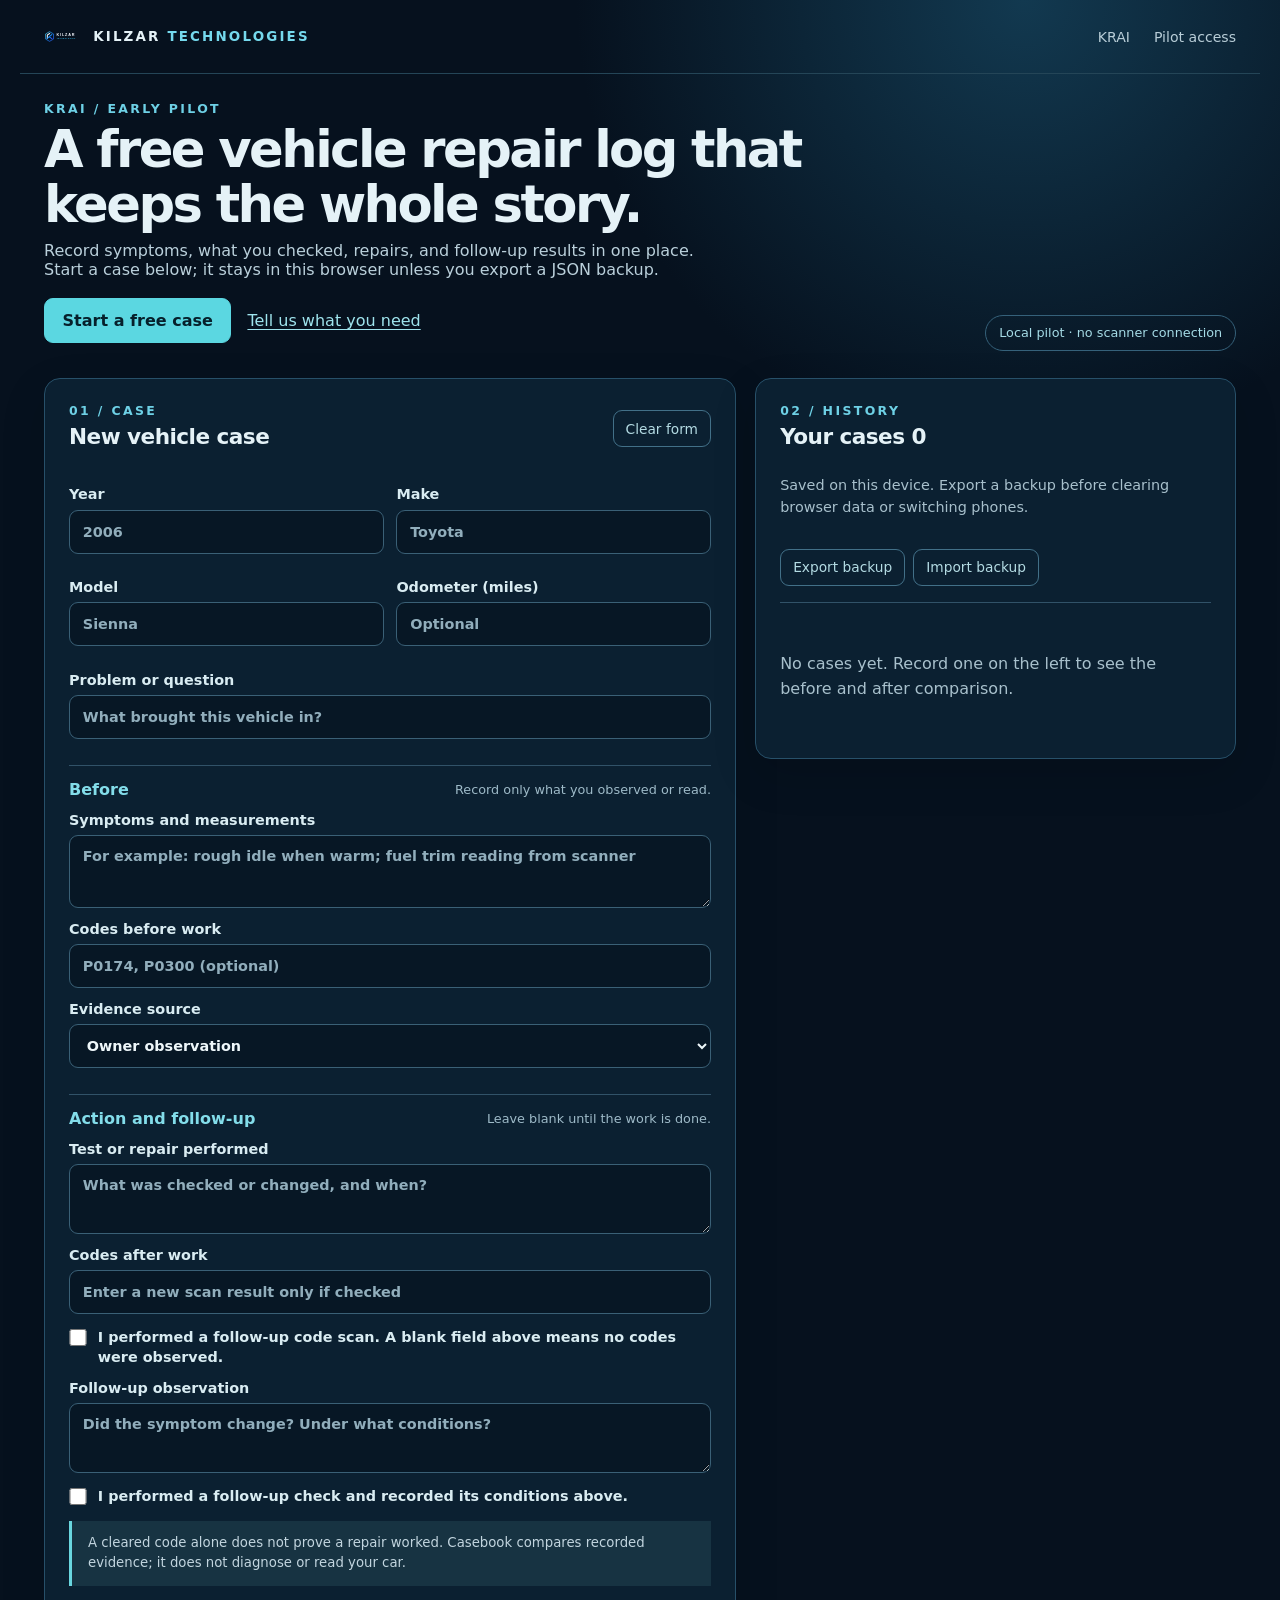
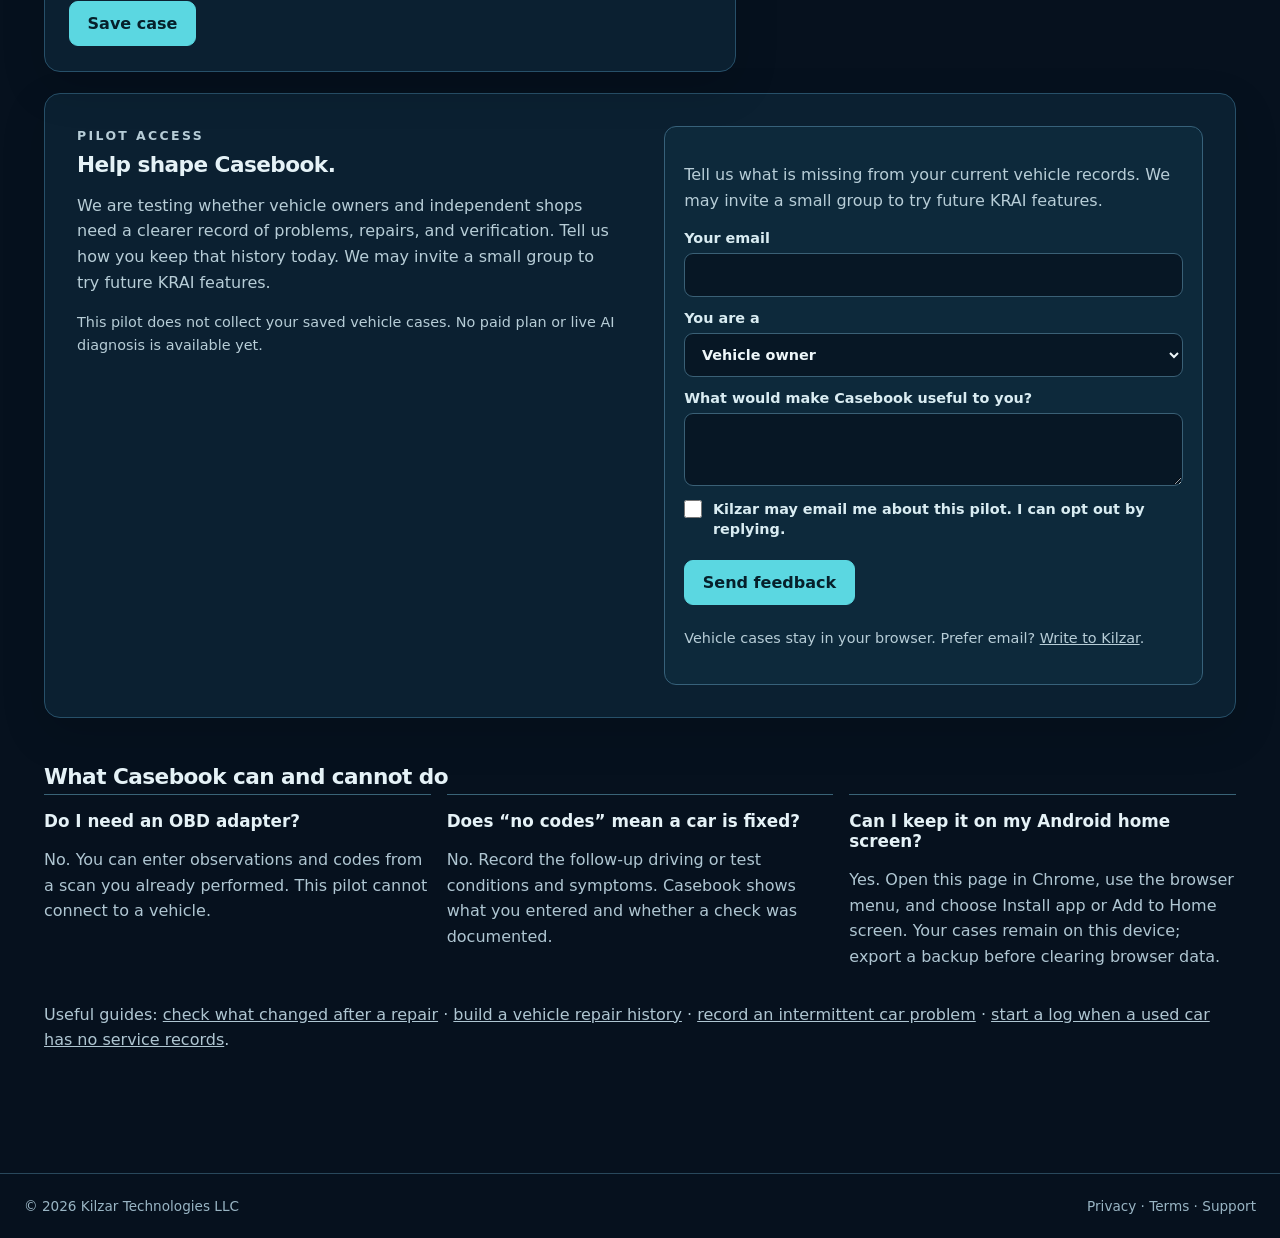
==== commit b69917f9: "Add used-car no-records Casebook guide" ====
--- a/casebook/index.html
+++ b/casebook/index.html
@@ -52,7 +52,7 @@
     <section id="pilot" class="pilot panel"><div><p class="eyebrow">PILOT ACCESS</p><h2>Help shape Casebook.</h2><p>We are testing whether vehicle owners and independent shops need a clearer record of problems, repairs, and verification. Tell us how you keep that history today. We may invite a small group to try future KRAI features.</p><p class="muted">This pilot does not collect your saved vehicle cases. No paid plan or live AI diagnosis is available yet.</p></div>
       <form class="pilot-contact" name="casebook-pilot" method="POST" action="/casebook/thanks.html" data-netlify="true" netlify-honeypot="bot-field"><input type="hidden" name="form-name" value="casebook-pilot"><input type="hidden" name="referral_source" value="direct"><p hidden><label>Leave empty<input name="bot-field"></label></p><p>Tell us what is missing from your current vehicle records. We may invite a small group to try future KRAI features.</p><label>Your email<input name="email" type="email" autocomplete="email" required></label><label>You are a<select name="role"><option value="Vehicle owner">Vehicle owner</option><option value="DIY enthusiast">DIY enthusiast</option><option value="Independent repair professional">Independent repair professional</option></select></label><label>What would make Casebook useful to you?<textarea name="need" rows="3" maxlength="1000" required></textarea></label><label class="check"><input name="contact-consent" type="checkbox" value="yes" required><span>Kilzar may email me about this pilot. I can opt out by replying.</span></label><button type="submit" class="primary">Send feedback</button><p class="muted">Vehicle cases stay in your browser. Prefer email? <a href="mailto:ahmad.kilzar@gmail.com?subject=KRAI%20Casebook%20pilot">Write to Kilzar</a>.</p></form>
     </section>
-    <section class="faq"><h2>What Casebook can and cannot do</h2><div><article><h3>Do I need an OBD adapter?</h3><p>No. You can enter observations and codes from a scan you already performed. This pilot cannot connect to a vehicle.</p></article><article><h3>Does “no codes” mean a car is fixed?</h3><p>No. Record the follow-up driving or test conditions and symptoms. Casebook shows what you entered and whether a check was documented.</p></article><article><h3>Can I keep it on my Android home screen?</h3><p>Yes. Open this page in Chrome, use the browser menu, and choose Install app or Add to Home screen. Your cases remain on this device; export a backup before clearing browser data.</p></article></div><p>Useful guides: <a href="after-repair-check.html">check what changed after a repair</a> · <a href="repair-history.html">build a vehicle repair history</a> · <a href="intermittent-car-problem.html">record an intermittent car problem</a>.</p></section>
+    <section class="faq"><h2>What Casebook can and cannot do</h2><div><article><h3>Do I need an OBD adapter?</h3><p>No. You can enter observations and codes from a scan you already performed. This pilot cannot connect to a vehicle.</p></article><article><h3>Does “no codes” mean a car is fixed?</h3><p>No. Record the follow-up driving or test conditions and symptoms. Casebook shows what you entered and whether a check was documented.</p></article><article><h3>Can I keep it on my Android home screen?</h3><p>Yes. Open this page in Chrome, use the browser menu, and choose Install app or Add to Home screen. Your cases remain on this device; export a backup before clearing browser data.</p></article></div><p>Useful guides: <a href="after-repair-check.html">check what changed after a repair</a> · <a href="repair-history.html">build a vehicle repair history</a> · <a href="intermittent-car-problem.html">record an intermittent car problem</a> · <a href="no-service-records.html">start a log when a used car has no service records</a>.</p></section>
   </main>
   <footer><span>© 2026 Kilzar Technologies LLC</span><span><a href="../privacy.html">Privacy</a> · <a href="../terms.html">Terms</a> · <a href="mailto:info@kilzartech.com?subject=KRAI%20Casebook%20support">Support</a></span></footer>
   <script src="casebook.js" defer></script>
